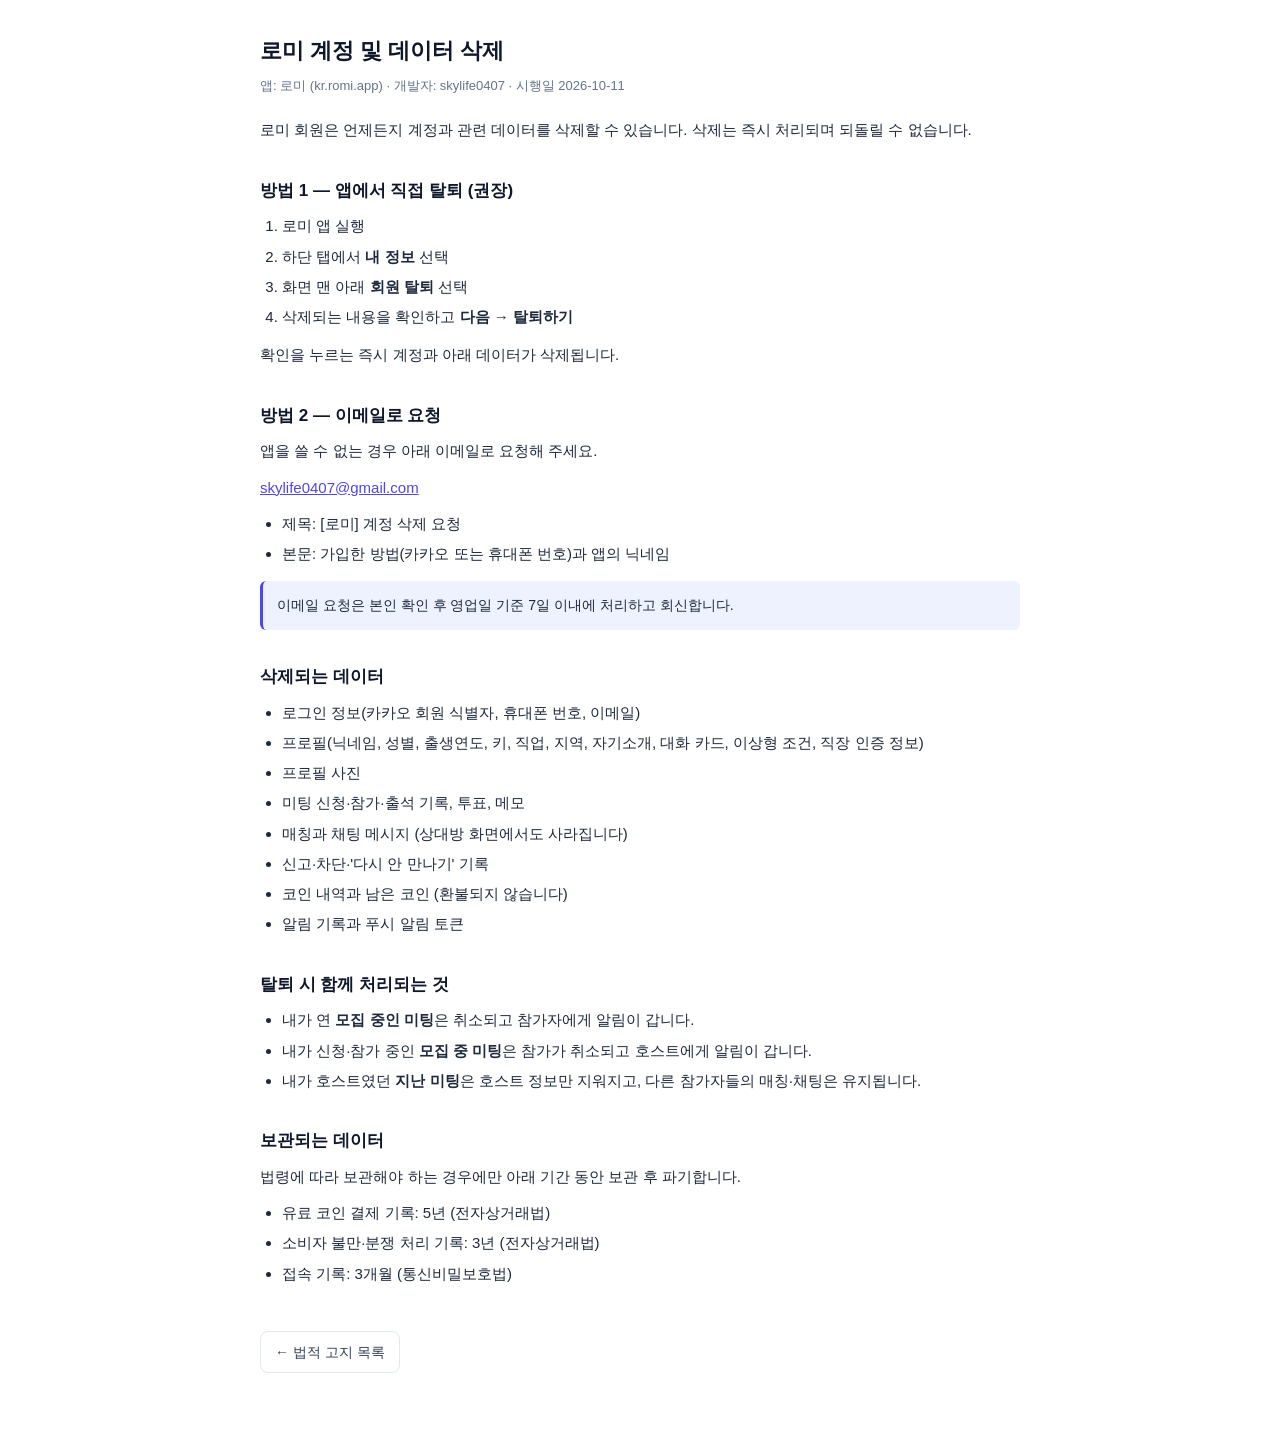
==== account-deletion.html @ fda1155f "로미 이용약관·개인정보처리방침·계정 삭제 안내 페이지 Co-Authored-By: Claude Opus 5.5 <noreply@anthropic.com>" ====
<!DOCTYPE html>
<html lang="ko">
<head>
  <meta charset="UTF-8">
  <meta name="viewport" content="width=device-width, initial-scale=1.0">
  <title>로미 계정 및 데이터 삭제</title>
  <link rel="stylesheet" href="style.css">
</head>
<body>
  <h1>로미 계정 및 데이터 삭제</h1>
  <p class="meta">앱: 로미 (kr.romi.app) · 개발자: skylife0407 · 시행일 2026-10-11</p>

  <p>로미 회원은 언제든지 계정과 관련 데이터를 삭제할 수 있습니다. 삭제는 즉시 처리되며 되돌릴 수 없습니다.</p>

  <h2>방법 1 — 앱에서 직접 탈퇴 (권장)</h2>
  <ol>
    <li>로미 앱 실행</li>
    <li>하단 탭에서 <strong>내 정보</strong> 선택</li>
    <li>화면 맨 아래 <strong>회원 탈퇴</strong> 선택</li>
    <li>삭제되는 내용을 확인하고 <strong>다음 → 탈퇴하기</strong></li>
  </ol>
  <p>확인을 누르는 즉시 계정과 아래 데이터가 삭제됩니다.</p>

  <h2>방법 2 — 이메일로 요청</h2>
  <p>앱을 쓸 수 없는 경우 아래 이메일로 요청해 주세요.</p>
  <p><a href="mailto:skylife0407@gmail.com?subject=%5B%EB%A1%9C%EB%AF%B8%5D%20%EA%B3%84%EC%A0%95%20%EC%82%AD%EC%A0%9C%20%EC%9A%94%EC%B2%AD">skylife0407@gmail.com</a></p>
  <ul>
    <li>제목: [로미] 계정 삭제 요청</li>
    <li>본문: 가입한 방법(카카오 또는 휴대폰 번호)과 앱의 닉네임</li>
  </ul>
  <div class="note">이메일 요청은 본인 확인 후 영업일 기준 7일 이내에 처리하고 회신합니다.</div>

  <h2>삭제되는 데이터</h2>
  <ul>
    <li>로그인 정보(카카오 회원 식별자, 휴대폰 번호, 이메일)</li>
    <li>프로필(닉네임, 성별, 출생연도, 키, 직업, 지역, 자기소개, 대화 카드, 이상형 조건, 직장 인증 정보)</li>
    <li>프로필 사진</li>
    <li>미팅 신청·참가·출석 기록, 투표, 메모</li>
    <li>매칭과 채팅 메시지 (상대방 화면에서도 사라집니다)</li>
    <li>신고·차단·'다시 안 만나기' 기록</li>
    <li>코인 내역과 남은 코인 (환불되지 않습니다)</li>
    <li>알림 기록과 푸시 알림 토큰</li>
  </ul>

  <h2>탈퇴 시 함께 처리되는 것</h2>
  <ul>
    <li>내가 연 <strong>모집 중인 미팅</strong>은 취소되고 참가자에게 알림이 갑니다.</li>
    <li>내가 신청·참가 중인 <strong>모집 중 미팅</strong>은 참가가 취소되고 호스트에게 알림이 갑니다.</li>
    <li>내가 호스트였던 <strong>지난 미팅</strong>은 호스트 정보만 지워지고, 다른 참가자들의 매칭·채팅은 유지됩니다.</li>
  </ul>

  <h2>보관되는 데이터</h2>
  <p>법령에 따라 보관해야 하는 경우에만 아래 기간 동안 보관 후 파기합니다.</p>
  <ul>
    <li>유료 코인 결제 기록: 5년 (전자상거래법)</li>
    <li>소비자 불만·분쟁 처리 기록: 3년 (전자상거래법)</li>
    <li>접속 기록: 3개월 (통신비밀보호법)</li>
  </ul>

  <a class="back" href="./">← 법적 고지 목록</a>
</body>
</html>
---- style.css ----
body {
  font-family: -apple-system, BlinkMacSystemFont, "Apple SD Gothic Neo", "Noto Sans KR", sans-serif;
  font-size: 15px;
  line-height: 1.75;
  color: #1e293b;
  max-width: 760px;
  margin: 0 auto;
  padding: 32px 16px 64px;
  background: #ffffff;
  word-break: keep-all;
}
h1 { font-size: 22px; margin: 0 0 4px; color: #0f172a; }
h2 { font-size: 17px; margin: 32px 0 8px; color: #0f172a; }
h3 { font-size: 15px; margin: 18px 0 6px; }
p { margin: 0 0 10px; }
ul, ol { margin: 0 0 12px; padding-left: 22px; }
li { margin-bottom: 4px; }
a { color: #4f46e5; }
.brand { color: #4f46e5; font-weight: 800; letter-spacing: -0.02em; }
.meta { color: #64748b; font-size: 13px; margin-bottom: 20px; }
.note {
  background: #eef2ff;
  border-left: 3px solid #4f46e5;
  padding: 12px 14px;
  border-radius: 6px;
  margin: 14px 0;
  font-size: 14px;
}
table { width: 100%; border-collapse: collapse; margin: 8px 0 16px; font-size: 14px; }
th, td { border: 1px solid #e2e8f0; padding: 8px 10px; text-align: left; vertical-align: top; }
th { background: #f8fafc; font-weight: 600; }
.table-wrap { overflow-x: auto; }
.back {
  display: inline-block;
  margin-top: 32px;
  padding: 8px 14px;
  color: #334155;
  text-decoration: none;
  border: 1px solid #e2e8f0;
  border-radius: 8px;
  font-size: 14px;
}
.links a {
  display: block;
  padding: 14px 16px;
  margin-bottom: 10px;
  border: 1px solid #e2e8f0;
  border-radius: 10px;
  text-decoration: none;
  color: #0f172a;
  font-weight: 600;
}
.links a span { display: block; font-weight: 400; color: #64748b; font-size: 13px; }
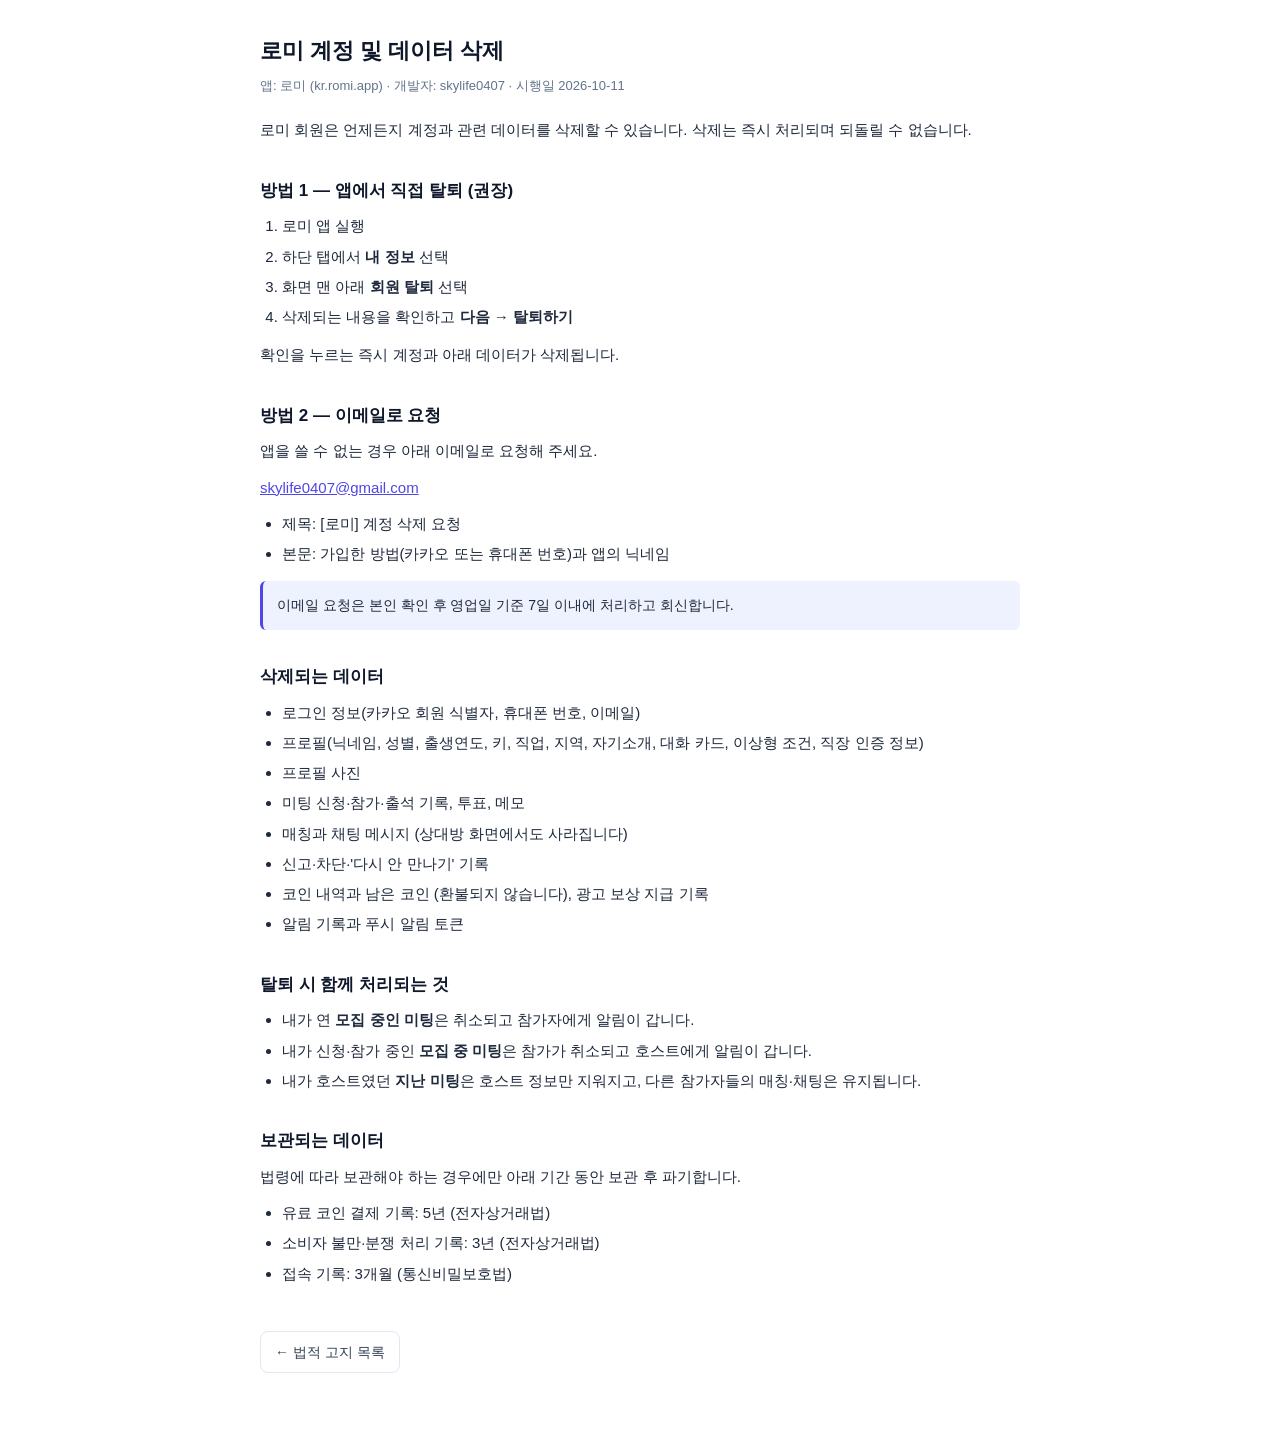
==== commit eb8fd5f5: "계정 삭제 안내: 광고 보상 지급 기록도 삭제 항목에 Co-Authored-By: Claude Opus 5.5 <noreply@anthropic.com>" ====
--- a/account-deletion.html
+++ b/account-deletion.html
@@ -38,7 +38,7 @@
     <li>미팅 신청·참가·출석 기록, 투표, 메모</li>
     <li>매칭과 채팅 메시지 (상대방 화면에서도 사라집니다)</li>
     <li>신고·차단·'다시 안 만나기' 기록</li>
-    <li>코인 내역과 남은 코인 (환불되지 않습니다)</li>
+    <li>코인 내역과 남은 코인 (환불되지 않습니다), 광고 보상 지급 기록</li>
     <li>알림 기록과 푸시 알림 토큰</li>
   </ul>
 
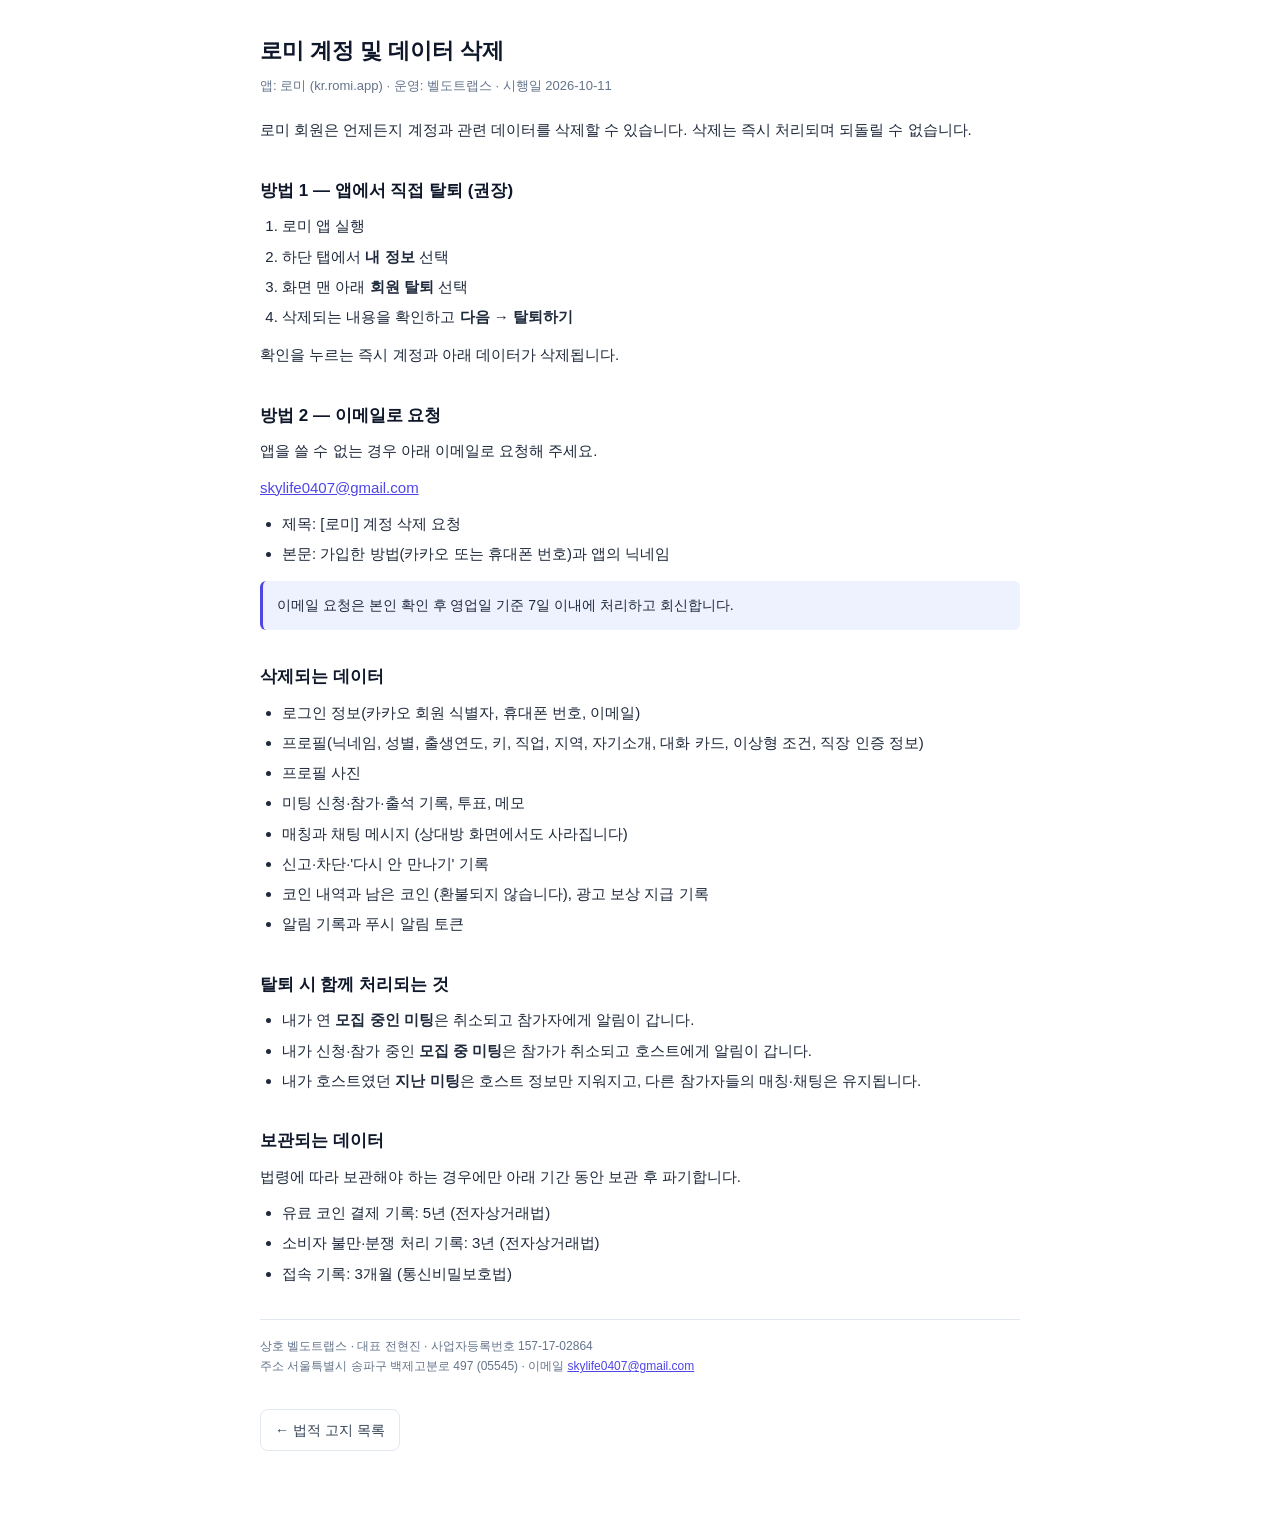
==== commit 4ad142f7: "운영자 정보 추가: 벨도트랩스(대표 전현진, 157-17-02864), 개인정보 보호책임자 지정 Co-Authored-By: Claude Opus 5.5 <noreply@anthr" ====
--- a/account-deletion.html
+++ b/account-deletion.html
@@ -8,7 +8,7 @@
 </head>
 <body>
   <h1>로미 계정 및 데이터 삭제</h1>
-  <p class="meta">앱: 로미 (kr.romi.app) · 개발자: skylife0407 · 시행일 2026-10-11</p>
+  <p class="meta">앱: 로미 (kr.romi.app) · 운영: 벨도트랩스 · 시행일 2026-10-11</p>
 
   <p>로미 회원은 언제든지 계정과 관련 데이터를 삭제할 수 있습니다. 삭제는 즉시 처리되며 되돌릴 수 없습니다.</p>
 
@@ -57,6 +57,11 @@
     <li>접속 기록: 3개월 (통신비밀보호법)</li>
   </ul>
 
+  <div class="biz">
+    상호 벨도트랩스 · 대표 전현진 · 사업자등록번호 157-17-02864<br>
+    주소 서울특별시 송파구 백제고분로 497 (05545) · 이메일 <a href="mailto:skylife0407@gmail.com">skylife0407@gmail.com</a>
+  </div>
+
   <a class="back" href="./">← 법적 고지 목록</a>
 </body>
 </html>
--- a/style.css
+++ b/style.css
@@ -51,3 +51,4 @@
   font-weight: 600;
 }
 .links a span { display: block; font-weight: 400; color: #64748b; font-size: 13px; }
+.biz { margin-top: 32px; padding-top: 16px; border-top: 1px solid #e2e8f0; color: #64748b; font-size: 12px; line-height: 1.7; overflow-wrap: anywhere; }
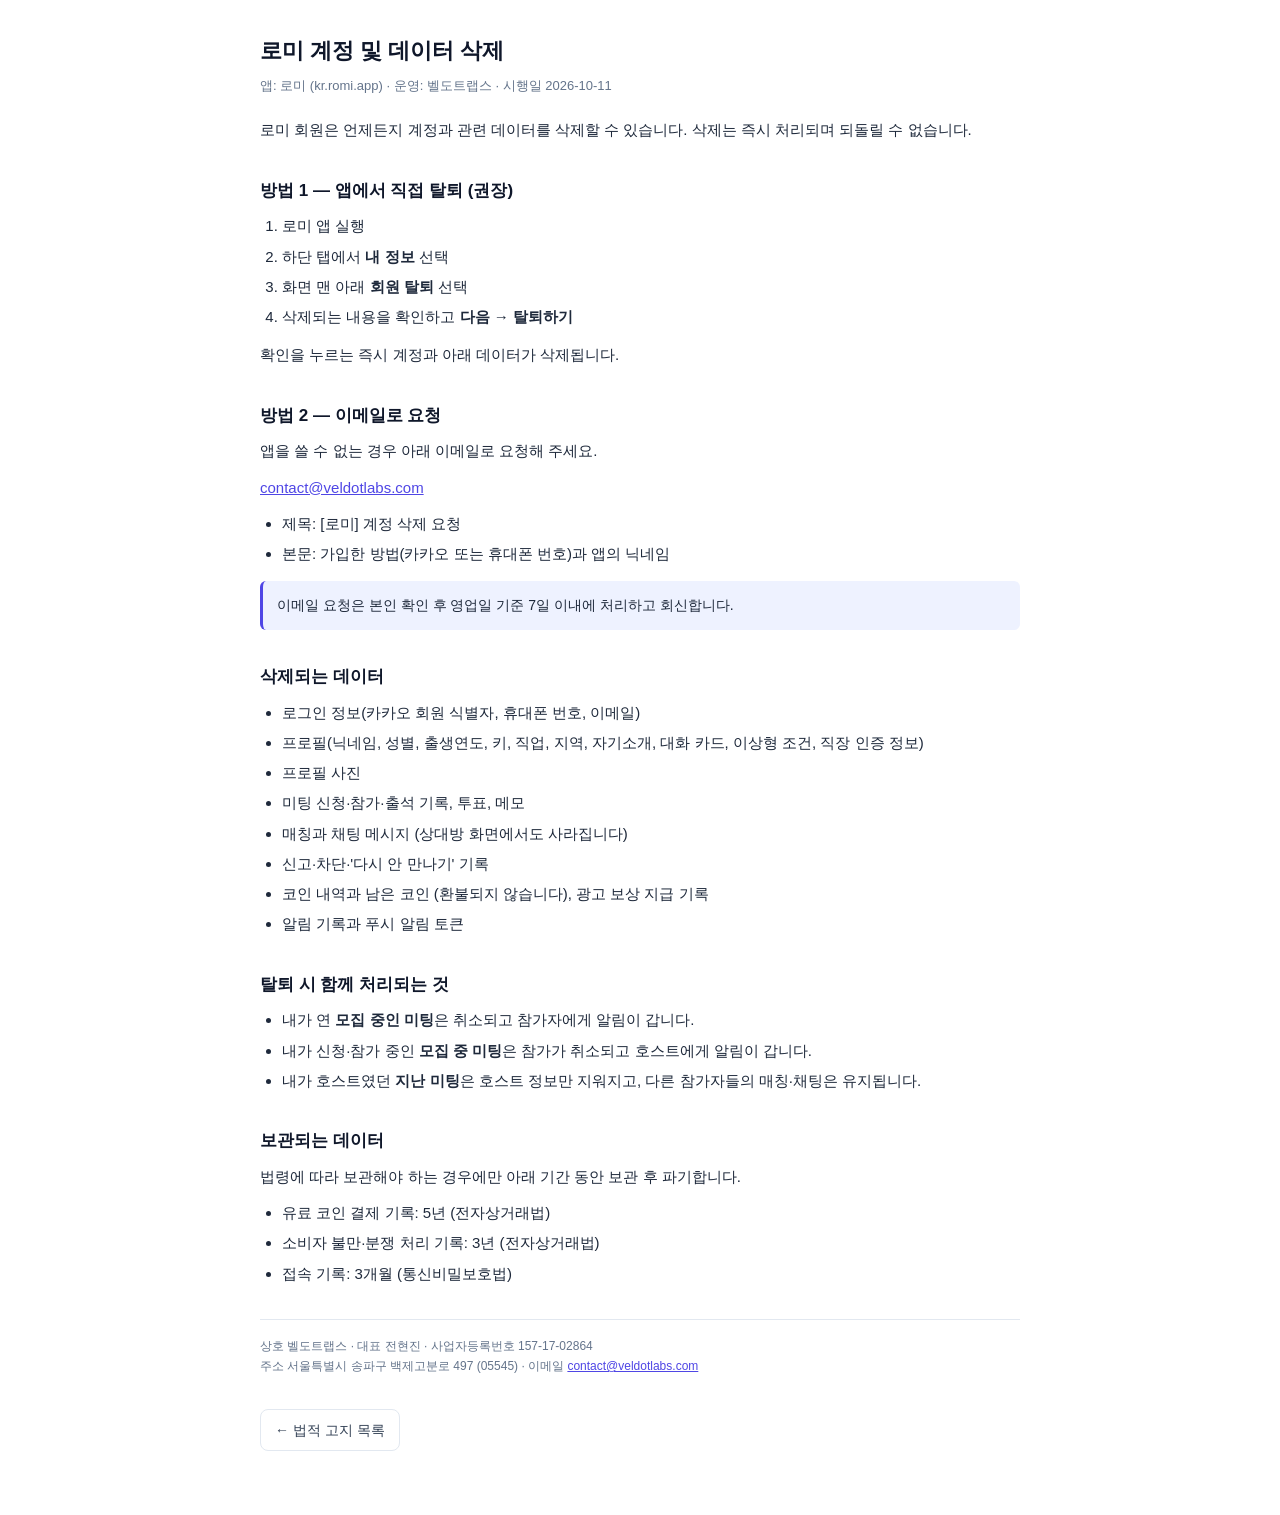
==== commit 1c5bd882: "문의처를 회사 메일 contact@veldotlabs.com으로 변경 (개인 Gmail 대신) Co-Authored-By: Claude Opus 5.5 <noreply@anthro" ====
--- a/account-deletion.html
+++ b/account-deletion.html
@@ -23,7 +23,7 @@
 
   <h2>방법 2 — 이메일로 요청</h2>
   <p>앱을 쓸 수 없는 경우 아래 이메일로 요청해 주세요.</p>
-  <p><a href="mailto:skylife0407@gmail.com?subject=%5B%EB%A1%9C%EB%AF%B8%5D%20%EA%B3%84%EC%A0%95%20%EC%82%AD%EC%A0%9C%20%EC%9A%94%EC%B2%AD">skylife0407@gmail.com</a></p>
+  <p><a href="mailto:contact@veldotlabs.com?subject=%5B%EB%A1%9C%EB%AF%B8%5D%20%EA%B3%84%EC%A0%95%20%EC%82%AD%EC%A0%9C%20%EC%9A%94%EC%B2%AD">contact@veldotlabs.com</a></p>
   <ul>
     <li>제목: [로미] 계정 삭제 요청</li>
     <li>본문: 가입한 방법(카카오 또는 휴대폰 번호)과 앱의 닉네임</li>
@@ -59,7 +59,7 @@
 
   <div class="biz">
     상호 벨도트랩스 · 대표 전현진 · 사업자등록번호 157-17-02864<br>
-    주소 서울특별시 송파구 백제고분로 497 (05545) · 이메일 <a href="mailto:skylife0407@gmail.com">skylife0407@gmail.com</a>
+    주소 서울특별시 송파구 백제고분로 497 (05545) · 이메일 <a href="mailto:contact@veldotlabs.com">contact@veldotlabs.com</a>
   </div>
 
   <a class="back" href="./">← 법적 고지 목록</a>
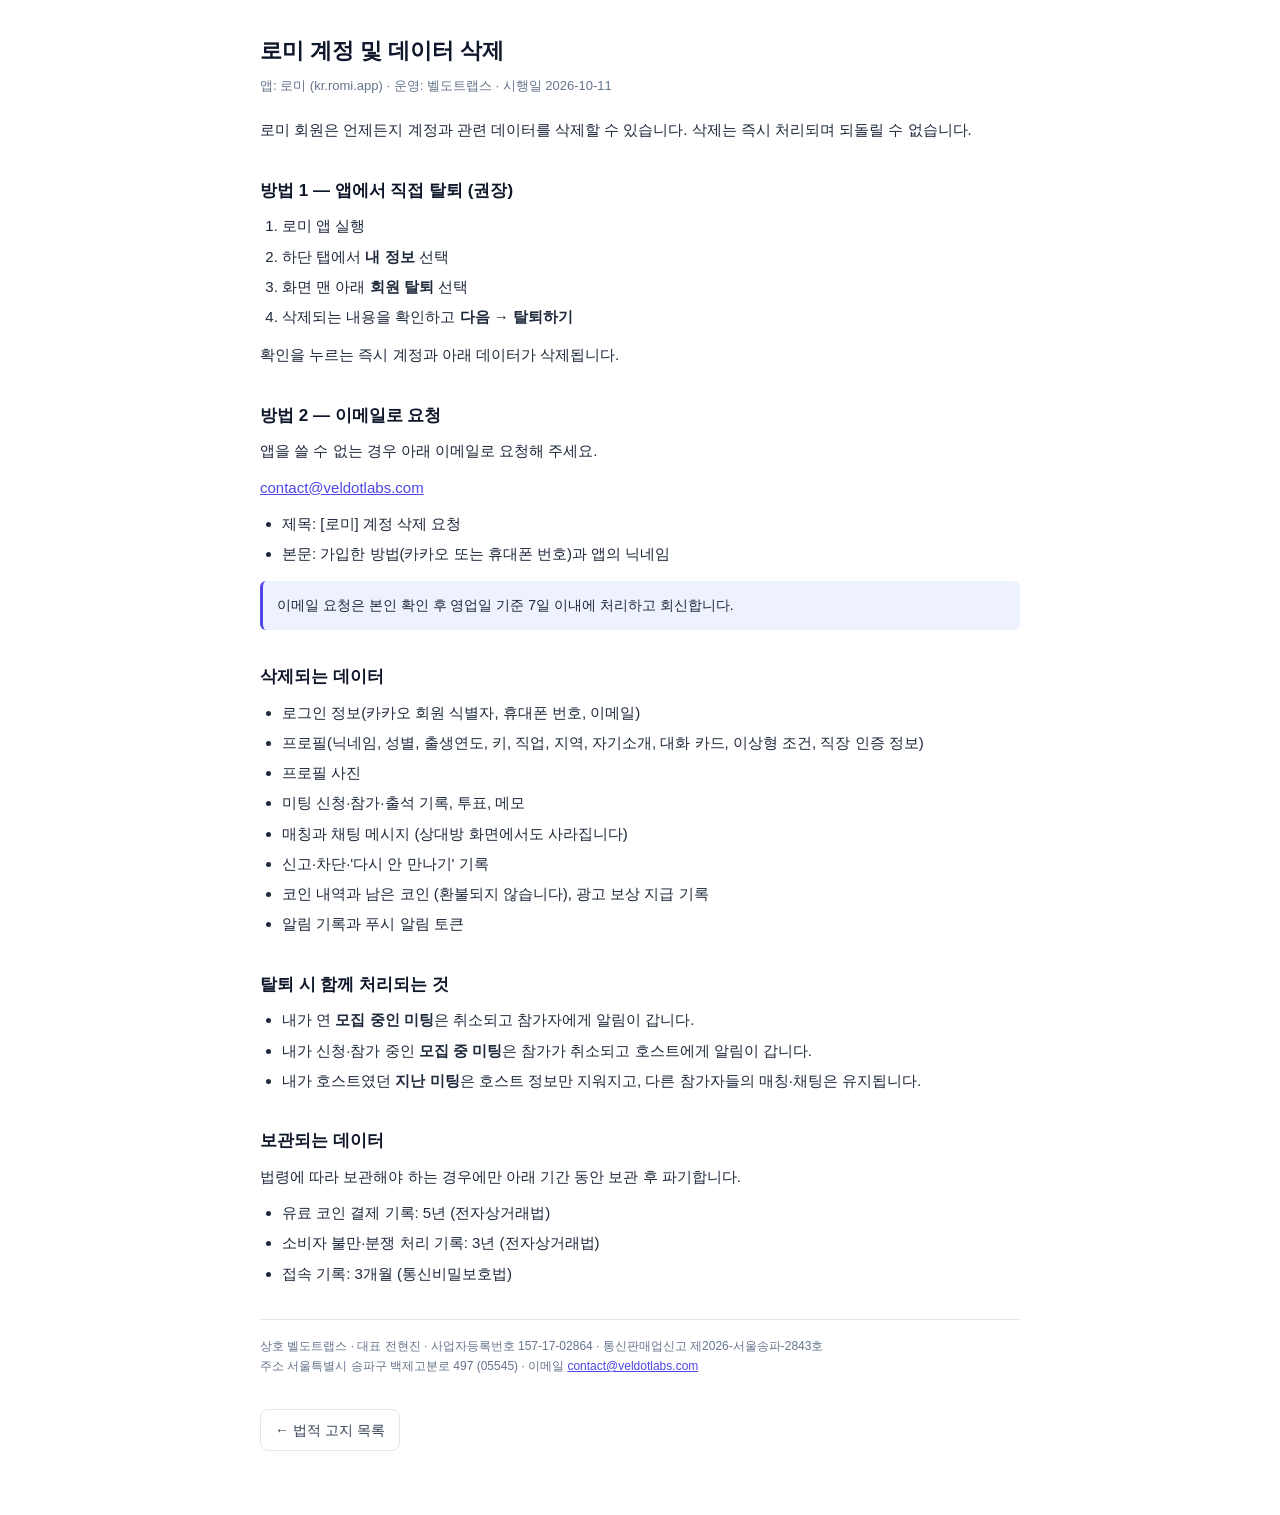
==== commit c769999a: "운영자 정보에 통신판매업 신고번호 추가 Co-Authored-By: Claude Opus 5.5 <noreply@anthropic.com>" ====
--- a/account-deletion.html
+++ b/account-deletion.html
@@ -58,7 +58,7 @@
   </ul>
 
   <div class="biz">
-    상호 벨도트랩스 · 대표 전현진 · 사업자등록번호 157-17-02864<br>
+    상호 벨도트랩스 · 대표 전현진 · 사업자등록번호 157-17-02864 · 통신판매업신고 제2026-서울송파-2843호<br>
     주소 서울특별시 송파구 백제고분로 497 (05545) · 이메일 <a href="mailto:contact@veldotlabs.com">contact@veldotlabs.com</a>
   </div>
 
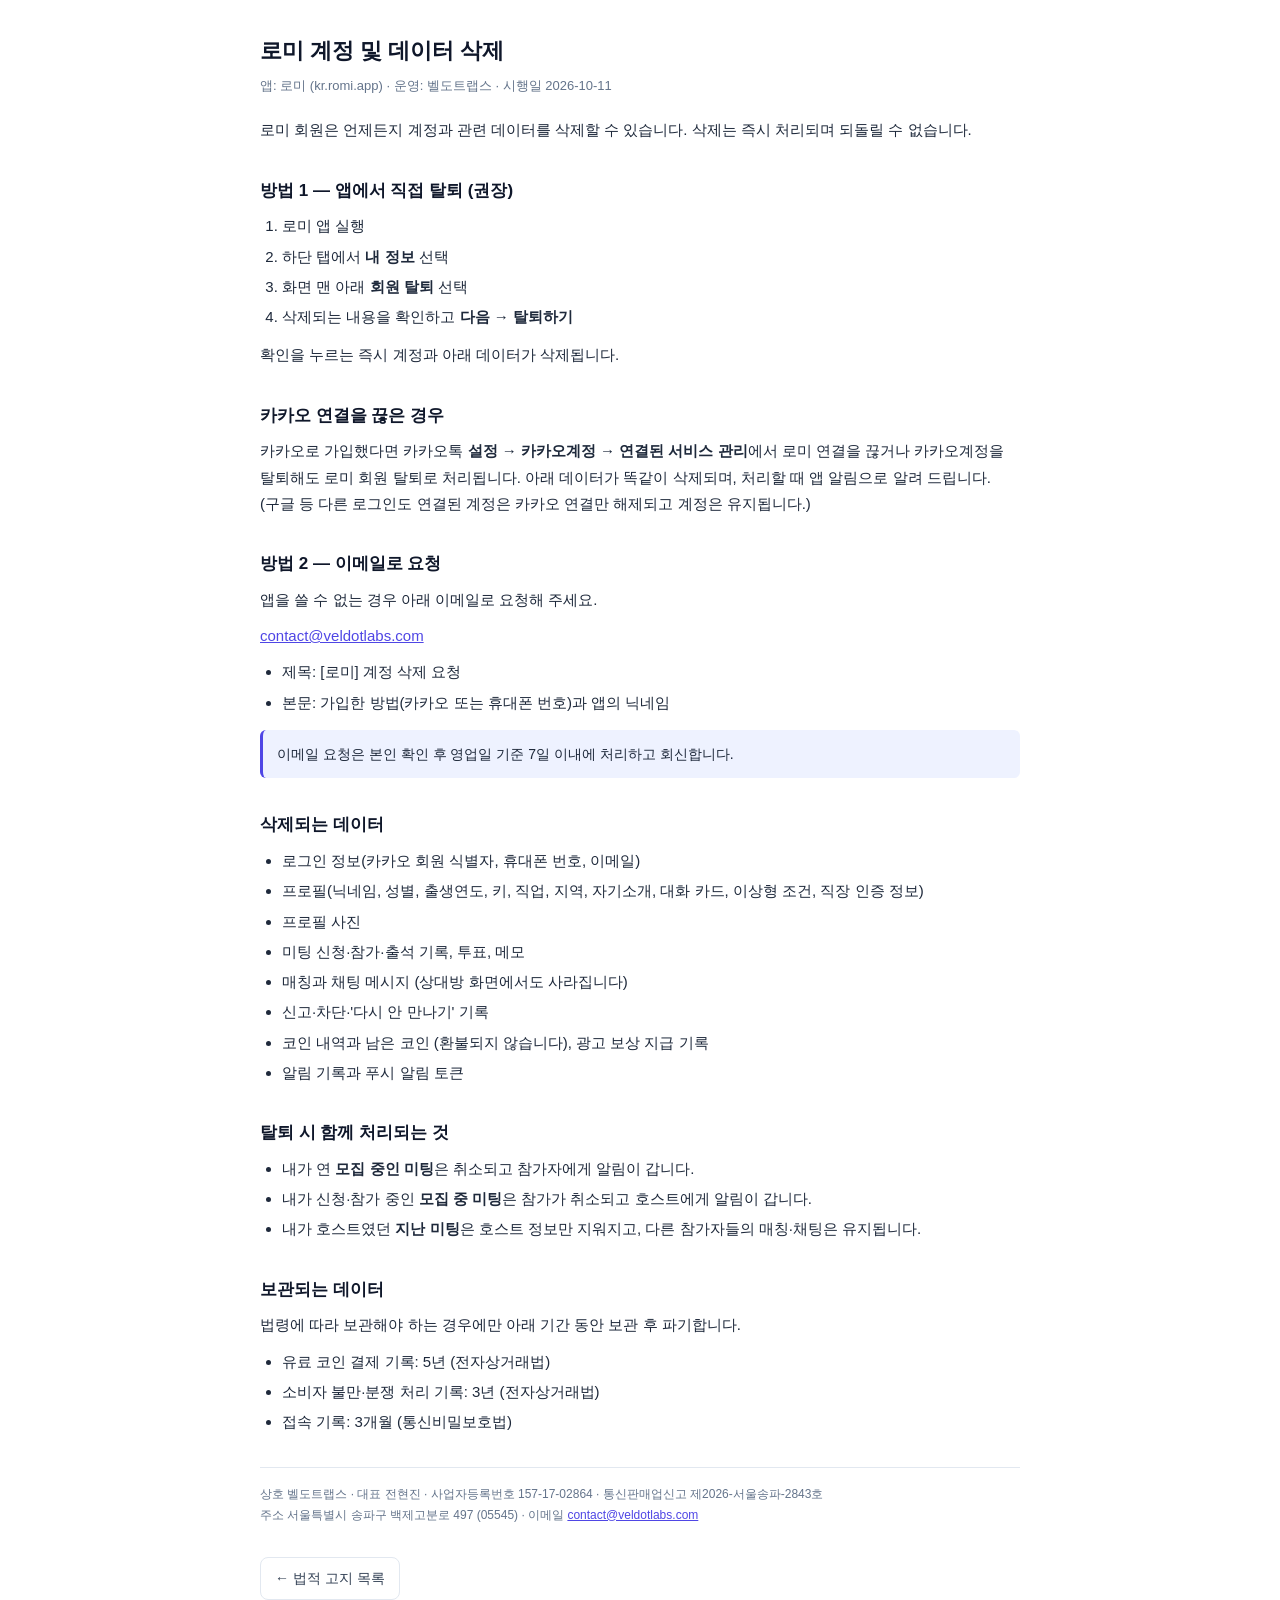
==== commit 57a4f0cf: "카카오 연결 끊기·카카오계정 탈퇴 시 회원 탈퇴 처리 고지(약관 제15조·개인정보처리방침·계정 삭제) Co-Authored-By: Claude Opus 5.5 <noreply@an" ====
--- a/account-deletion.html
+++ b/account-deletion.html
@@ -20,6 +20,9 @@
     <li>삭제되는 내용을 확인하고 <strong>다음 → 탈퇴하기</strong></li>
   </ol>
   <p>확인을 누르는 즉시 계정과 아래 데이터가 삭제됩니다.</p>
+
+  <h2>카카오 연결을 끊은 경우</h2>
+  <p>카카오로 가입했다면 카카오톡 <strong>설정 → 카카오계정 → 연결된 서비스 관리</strong>에서 로미 연결을 끊거나 카카오계정을 탈퇴해도 로미 회원 탈퇴로 처리됩니다. 아래 데이터가 똑같이 삭제되며, 처리할 때 앱 알림으로 알려 드립니다. (구글 등 다른 로그인도 연결된 계정은 카카오 연결만 해제되고 계정은 유지됩니다.)</p>
 
   <h2>방법 2 — 이메일로 요청</h2>
   <p>앱을 쓸 수 없는 경우 아래 이메일로 요청해 주세요.</p>
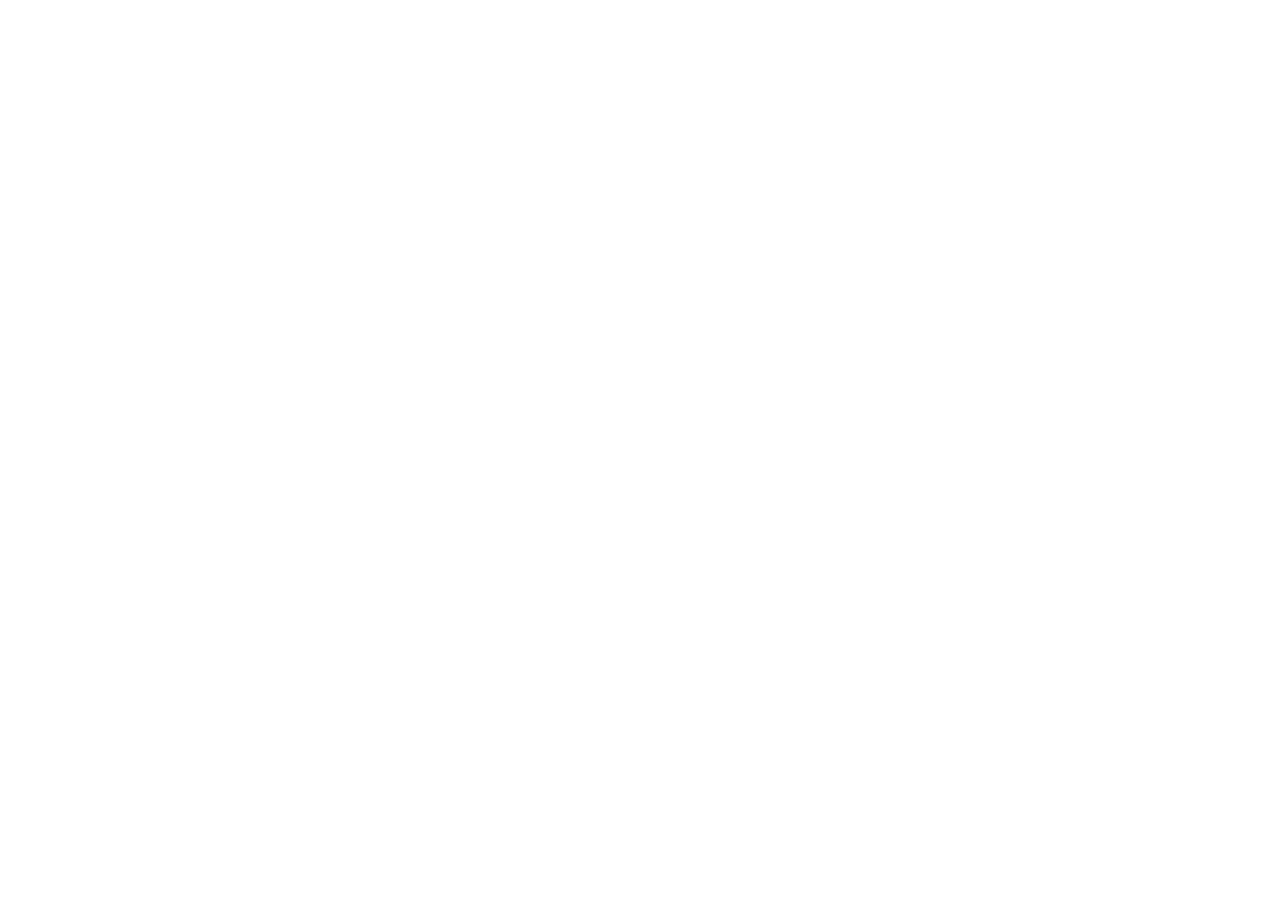
==== commit d14597ac: "약관 페이지를 veldotlabs.com/romi/ 로 옮김: 여기는 새 주소로 넘기는 페이지만 남김(지우지 말 것) Co-Authored-By: Claude Opus 5.5 <n" ====
--- a/account-deletion.html
+++ b/account-deletion.html
@@ -2,69 +2,13 @@
 <html lang="ko">
 <head>
   <meta charset="UTF-8">
-  <meta name="viewport" content="width=device-width, initial-scale=1.0">
   <title>로미 계정 및 데이터 삭제</title>
-  <link rel="stylesheet" href="style.css">
+  <meta name="robots" content="noindex">
+  <link rel="canonical" href="https://veldotlabs.com/romi/account-deletion.html">
+  <meta http-equiv="refresh" content="0; url=https://veldotlabs.com/romi/account-deletion.html">
+  <script>location.replace('https://veldotlabs.com/romi/account-deletion.html' + location.hash);</script>
 </head>
 <body>
-  <h1>로미 계정 및 데이터 삭제</h1>
-  <p class="meta">앱: 로미 (kr.romi.app) · 운영: 벨도트랩스 · 시행일 2026-10-11</p>
-
-  <p>로미 회원은 언제든지 계정과 관련 데이터를 삭제할 수 있습니다. 삭제는 즉시 처리되며 되돌릴 수 없습니다.</p>
-
-  <h2>방법 1 — 앱에서 직접 탈퇴 (권장)</h2>
-  <ol>
-    <li>로미 앱 실행</li>
-    <li>하단 탭에서 <strong>내 정보</strong> 선택</li>
-    <li>화면 맨 아래 <strong>회원 탈퇴</strong> 선택</li>
-    <li>삭제되는 내용을 확인하고 <strong>다음 → 탈퇴하기</strong></li>
-  </ol>
-  <p>확인을 누르는 즉시 계정과 아래 데이터가 삭제됩니다.</p>
-
-  <h2>카카오 연결을 끊은 경우</h2>
-  <p>카카오로 가입했다면 카카오톡 <strong>설정 → 카카오계정 → 연결된 서비스 관리</strong>에서 로미 연결을 끊거나 카카오계정을 탈퇴해도 로미 회원 탈퇴로 처리됩니다. 아래 데이터가 똑같이 삭제되며, 처리할 때 앱 알림으로 알려 드립니다. (구글 등 다른 로그인도 연결된 계정은 카카오 연결만 해제되고 계정은 유지됩니다.)</p>
-
-  <h2>방법 2 — 이메일로 요청</h2>
-  <p>앱을 쓸 수 없는 경우 아래 이메일로 요청해 주세요.</p>
-  <p><a href="mailto:contact@veldotlabs.com?subject=%5B%EB%A1%9C%EB%AF%B8%5D%20%EA%B3%84%EC%A0%95%20%EC%82%AD%EC%A0%9C%20%EC%9A%94%EC%B2%AD">contact@veldotlabs.com</a></p>
-  <ul>
-    <li>제목: [로미] 계정 삭제 요청</li>
-    <li>본문: 가입한 방법(카카오 또는 휴대폰 번호)과 앱의 닉네임</li>
-  </ul>
-  <div class="note">이메일 요청은 본인 확인 후 영업일 기준 7일 이내에 처리하고 회신합니다.</div>
-
-  <h2>삭제되는 데이터</h2>
-  <ul>
-    <li>로그인 정보(카카오 회원 식별자, 휴대폰 번호, 이메일)</li>
-    <li>프로필(닉네임, 성별, 출생연도, 키, 직업, 지역, 자기소개, 대화 카드, 이상형 조건, 직장 인증 정보)</li>
-    <li>프로필 사진</li>
-    <li>미팅 신청·참가·출석 기록, 투표, 메모</li>
-    <li>매칭과 채팅 메시지 (상대방 화면에서도 사라집니다)</li>
-    <li>신고·차단·'다시 안 만나기' 기록</li>
-    <li>코인 내역과 남은 코인 (환불되지 않습니다), 광고 보상 지급 기록</li>
-    <li>알림 기록과 푸시 알림 토큰</li>
-  </ul>
-
-  <h2>탈퇴 시 함께 처리되는 것</h2>
-  <ul>
-    <li>내가 연 <strong>모집 중인 미팅</strong>은 취소되고 참가자에게 알림이 갑니다.</li>
-    <li>내가 신청·참가 중인 <strong>모집 중 미팅</strong>은 참가가 취소되고 호스트에게 알림이 갑니다.</li>
-    <li>내가 호스트였던 <strong>지난 미팅</strong>은 호스트 정보만 지워지고, 다른 참가자들의 매칭·채팅은 유지됩니다.</li>
-  </ul>
-
-  <h2>보관되는 데이터</h2>
-  <p>법령에 따라 보관해야 하는 경우에만 아래 기간 동안 보관 후 파기합니다.</p>
-  <ul>
-    <li>유료 코인 결제 기록: 5년 (전자상거래법)</li>
-    <li>소비자 불만·분쟁 처리 기록: 3년 (전자상거래법)</li>
-    <li>접속 기록: 3개월 (통신비밀보호법)</li>
-  </ul>
-
-  <div class="biz">
-    상호 벨도트랩스 · 대표 전현진 · 사업자등록번호 157-17-02864 · 통신판매업신고 제2026-서울송파-2843호<br>
-    주소 서울특별시 송파구 백제고분로 497 (05545) · 이메일 <a href="mailto:contact@veldotlabs.com">contact@veldotlabs.com</a>
-  </div>
-
-  <a class="back" href="./">← 법적 고지 목록</a>
+  <p>로미 계정 및 데이터 삭제 페이지가 옮겨졌어요: <a href="https://veldotlabs.com/romi/account-deletion.html">veldotlabs.com/romi/account-deletion.html</a></p>
 </body>
 </html>
